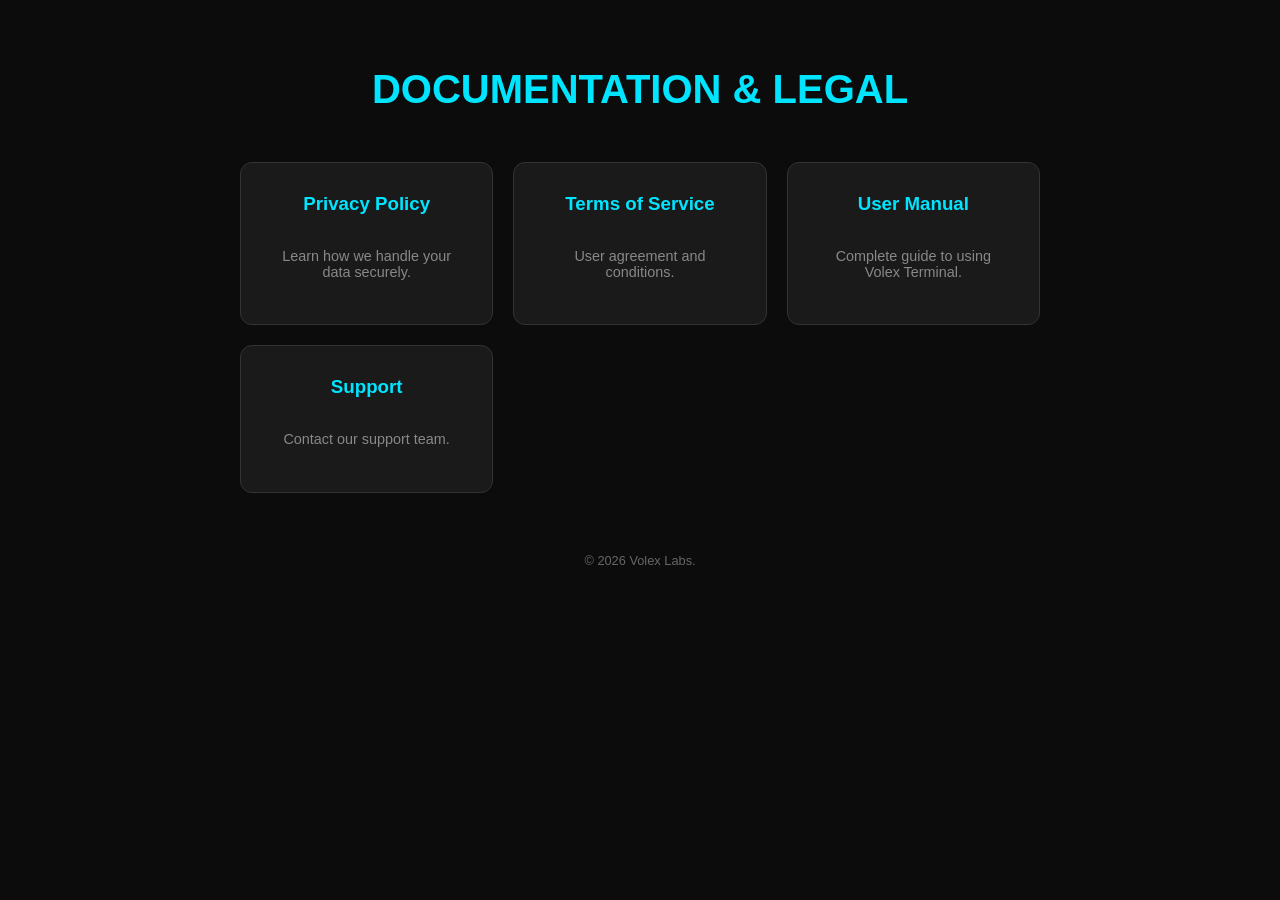
==== documentation.html @ d0dc02b5 "Add files via upload" ====
<!DOCTYPE html>
<html lang="en">

<head>
    <meta charset="UTF-8">
    <meta name="viewport" content="width=device-width, initial-scale=1.0">
    <title>Volex Terminal - Documentation</title>
    <style>
        :root {
            --bg-color: #0c0c0c;
            --text-color: #e0e0e0;
            --accent-color: #00e5ff;
            --card-bg: #1a1a1a;
        }

        body {
            font-family: 'Inter', sans-serif;
            background-color: var(--bg-color);
            color: var(--text-color);
            margin: 0;
            padding: 40px 20px;
        }

        .container {
            max-width: 800px;
            margin: 0 auto;
            text-align: center;
        }

        h1 {
            color: var(--accent-color);
            font-size: 2.5rem;
            text-transform: uppercase;
            margin-bottom: 50px;
        }

        .grid {
            display: grid;
            grid-template-columns: repeat(auto-fit, minmax(250px, 1fr));
            gap: 20px;
        }

        .card {
            background: var(--card-bg);
            padding: 30px;
            border-radius: 12px;
            border: 1px solid #333;
            transition: transform 0.2s, border-color 0.2s;
            text-decoration: none;
            color: var(--text-color);
            display: flex;
            flex-direction: column;
            align-items: center;
        }

        .card:hover {
            transform: translateY(-5px);
            border-color: var(--accent-color);
        }

        .card h3 {
            color: var(--accent-color);
            margin-top: 0;
        }

        .card p {
            font-size: 0.9rem;
            color: #888;
        }

        .footer {
            margin-top: 60px;
            color: #666;
            font-size: 0.8rem;
        }
    </style>
</head>

<body>
    <div class="container">
        <h1>Documentation & Legal</h1>

        <div class="grid">
            <!-- Link to Privacy Policy -->
            <a href="/volex-fintec/privacy.html" class="card">
                <h3>Privacy Policy</h3>
                <p>Learn how we handle your data securely.</p>
            </a>

            <!-- Placeholder for Terms -->
            <a href="#" class="card" onclick="alert('Coming soon!')">
                <h3>Terms of Service</h3>
                <p>User agreement and conditions.</p>
            </a>

            <!-- Placeholder for User Manual -->
            <a href="#" class="card" onclick="alert('User Manual is being updated.')">
                <h3>User Manual</h3>
                <p>Complete guide to using Volex Terminal.</p>
            </a>

            <!-- Support Link -->
            <a href="mailto:support@volexterminal.com" class="card">
                <h3>Support</h3>
                <p>Contact our support team.</p>
            </a>
        </div>

        <div class="footer">&copy; 2026 Volex Labs.</div>
    </div>
</body>

</html>
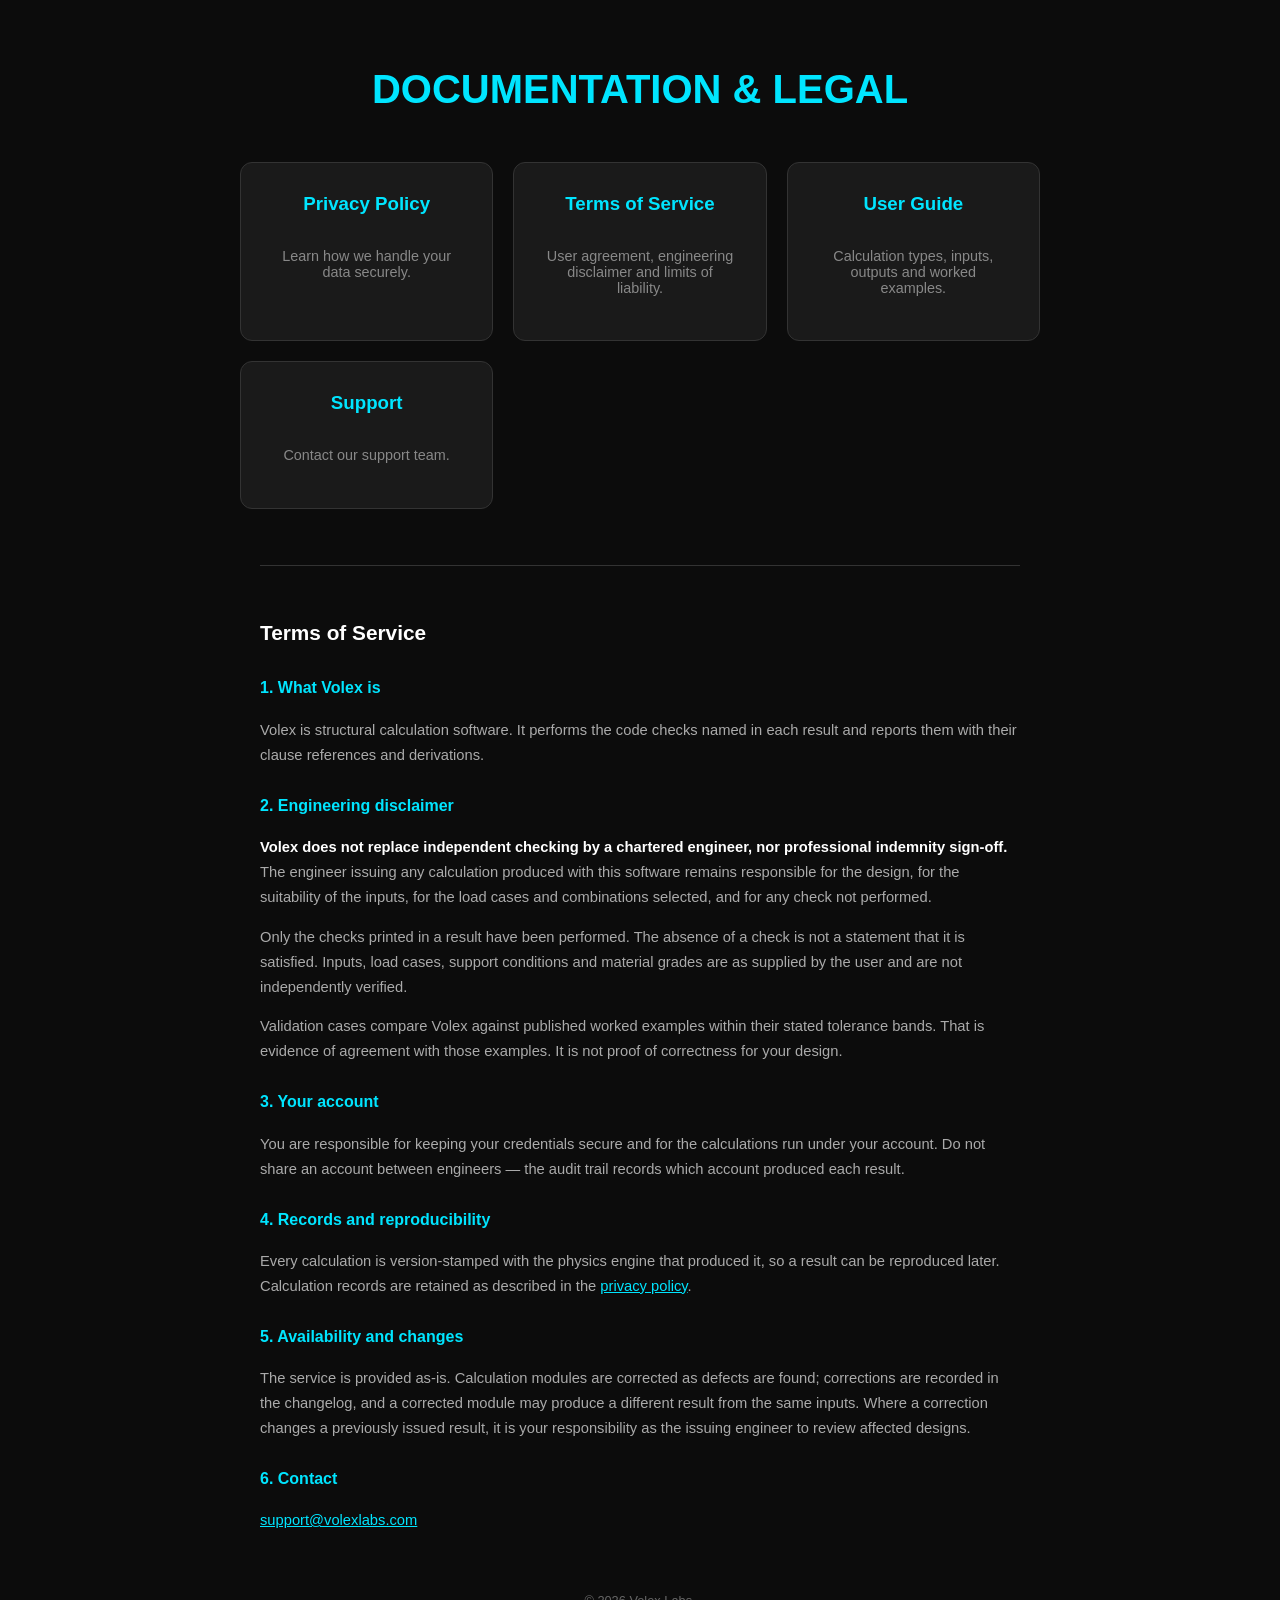
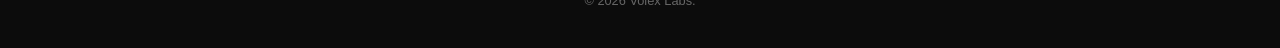
==== commit c77ccd08: "Make the public site the engineering product it is selling The audit's largest finding. volexlabs.co" ====
--- a/documentation.html
+++ b/documentation.html
@@ -1,113 +1,160 @@
-<!DOCTYPE html>
-<html lang="en">
-
-<head>
-    <meta charset="UTF-8">
-    <meta name="viewport" content="width=device-width, initial-scale=1.0">
-    <title>Volex Terminal - Documentation</title>
-    <style>
-        :root {
-            --bg-color: #0c0c0c;
-            --text-color: #e0e0e0;
-            --accent-color: #00e5ff;
-            --card-bg: #1a1a1a;
-        }
-
-        body {
-            font-family: 'Inter', sans-serif;
-            background-color: var(--bg-color);
-            color: var(--text-color);
-            margin: 0;
-            padding: 40px 20px;
-        }
-
-        .container {
-            max-width: 800px;
-            margin: 0 auto;
-            text-align: center;
-        }
-
-        h1 {
-            color: var(--accent-color);
-            font-size: 2.5rem;
-            text-transform: uppercase;
-            margin-bottom: 50px;
-        }
-
-        .grid {
-            display: grid;
-            grid-template-columns: repeat(auto-fit, minmax(250px, 1fr));
-            gap: 20px;
-        }
-
-        .card {
-            background: var(--card-bg);
-            padding: 30px;
-            border-radius: 12px;
-            border: 1px solid #333;
-            transition: transform 0.2s, border-color 0.2s;
-            text-decoration: none;
-            color: var(--text-color);
-            display: flex;
-            flex-direction: column;
-            align-items: center;
-        }
-
-        .card:hover {
-            transform: translateY(-5px);
-            border-color: var(--accent-color);
-        }
-
-        .card h3 {
-            color: var(--accent-color);
-            margin-top: 0;
-        }
-
-        .card p {
-            font-size: 0.9rem;
-            color: #888;
-        }
-
-        .footer {
-            margin-top: 60px;
-            color: #666;
-            font-size: 0.8rem;
-        }
-    </style>
-</head>
-
-<body>
-    <div class="container">
-        <h1>Documentation & Legal</h1>
-
-        <div class="grid">
-            <!-- Link to Privacy Policy -->
-            <a href="/volex-fintec/privacy.html" class="card">
-                <h3>Privacy Policy</h3>
-                <p>Learn how we handle your data securely.</p>
-            </a>
-
-            <!-- Placeholder for Terms -->
-            <a href="#" class="card" onclick="alert('Coming soon!')">
-                <h3>Terms of Service</h3>
-                <p>User agreement and conditions.</p>
-            </a>
-
-            <!-- Placeholder for User Manual -->
-            <a href="#" class="card" onclick="alert('User Manual is being updated.')">
-                <h3>User Manual</h3>
-                <p>Complete guide to using Volex Terminal.</p>
-            </a>
-
-            <!-- Support Link -->
-            <a href="mailto:support@volexterminal.com" class="card">
-                <h3>Support</h3>
-                <p>Contact our support team.</p>
-            </a>
-        </div>
-
-        <div class="footer">&copy; 2026 Volex Labs.</div>
-    </div>
-</body>
-
+<!DOCTYPE html>
+<html lang="en">
+
+<head>
+    <meta charset="UTF-8">
+    <meta name="viewport" content="width=device-width, initial-scale=1.0">
+    <title>Volex - Documentation</title>
+    <style>
+        :root {
+            --bg-color: #0c0c0c;
+            --text-color: #e0e0e0;
+            --accent-color: #00e5ff;
+            --card-bg: #1a1a1a;
+        }
+
+        body {
+            font-family: 'Inter', sans-serif;
+            background-color: var(--bg-color);
+            color: var(--text-color);
+            margin: 0;
+            padding: 40px 20px;
+        }
+
+        .container {
+            max-width: 800px;
+            margin: 0 auto;
+            text-align: center;
+        }
+
+        h1 {
+            color: var(--accent-color);
+            font-size: 2.5rem;
+            text-transform: uppercase;
+            margin-bottom: 50px;
+        }
+
+        .grid {
+            display: grid;
+            grid-template-columns: repeat(auto-fit, minmax(250px, 1fr));
+            gap: 20px;
+        }
+
+        .card {
+            background: var(--card-bg);
+            padding: 30px;
+            border-radius: 12px;
+            border: 1px solid #333;
+            transition: transform 0.2s, border-color 0.2s;
+            text-decoration: none;
+            color: var(--text-color);
+            display: flex;
+            flex-direction: column;
+            align-items: center;
+        }
+
+        .card:hover {
+            transform: translateY(-5px);
+            border-color: var(--accent-color);
+        }
+
+        .card h3 {
+            color: var(--accent-color);
+            margin-top: 0;
+        }
+
+        .card p {
+            font-size: 0.9rem;
+            color: #888;
+        }
+
+        .footer {
+            margin-top: 60px;
+            color: #666;
+            font-size: 0.8rem;
+        }
+    </style>
+</head>
+
+<body>
+    <div class="container">
+        <h1>Documentation & Legal</h1>
+
+        <div class="grid">
+            <!-- Link to Privacy Policy -->
+            <a href="/volex-fintec/privacy.html" class="card">
+                <h3>Privacy Policy</h3>
+                <p>Learn how we handle your data securely.</p>
+            </a>
+
+            <!-- Terms of service -->
+            <a href="#terms" class="card">
+                <h3>Terms of Service</h3>
+                <p>User agreement, engineering disclaimer and limits of liability.</p>
+            </a>
+
+            <!-- User guide — lives in the app, where it stays in step with it -->
+            <a href="https://app.volexlabs.com/#docs" class="card">
+                <h3>User Guide</h3>
+                <p>Calculation types, inputs, outputs and worked examples.</p>
+            </a>
+
+            <!-- Support Link -->
+            <a href="mailto:support@volexlabs.com" class="card">
+                <h3>Support</h3>
+                <p>Contact our support team.</p>
+            </a>
+        </div>
+
+        <div id="terms" style="text-align:left;max-width:760px;margin:56px auto 0;
+             border-top:1px solid #333;padding-top:32px;line-height:1.7;color:#aaa;
+             font-size:0.92rem;">
+            <h2 style="color:#fff;font-size:1.3rem;">Terms of Service</h2>
+
+            <h3 style="color:var(--accent-color);font-size:1rem;margin-top:24px;">1. What Volex is</h3>
+            <p>Volex is structural calculation software. It performs the code checks
+            named in each result and reports them with their clause references and
+            derivations.</p>
+
+            <h3 style="color:var(--accent-color);font-size:1rem;margin-top:24px;">2. Engineering disclaimer</h3>
+            <p><strong style="color:#fff;">Volex does not replace independent checking
+            by a chartered engineer, nor professional indemnity sign-off.</strong>
+            The engineer issuing any calculation produced with this software remains
+            responsible for the design, for the suitability of the inputs, for the
+            load cases and combinations selected, and for any check not performed.</p>
+            <p>Only the checks printed in a result have been performed. The absence
+            of a check is not a statement that it is satisfied. Inputs, load cases,
+            support conditions and material grades are as supplied by the user and
+            are not independently verified.</p>
+            <p>Validation cases compare Volex against published worked examples within
+            their stated tolerance bands. That is evidence of agreement with those
+            examples. It is not proof of correctness for your design.</p>
+
+            <h3 style="color:var(--accent-color);font-size:1rem;margin-top:24px;">3. Your account</h3>
+            <p>You are responsible for keeping your credentials secure and for the
+            calculations run under your account. Do not share an account between
+            engineers — the audit trail records which account produced each result.</p>
+
+            <h3 style="color:var(--accent-color);font-size:1rem;margin-top:24px;">4. Records and reproducibility</h3>
+            <p>Every calculation is version-stamped with the physics engine that
+            produced it, so a result can be reproduced later. Calculation records are
+            retained as described in the <a href="/volex-fintec/privacy.html"
+            style="color:var(--accent-color);">privacy policy</a>.</p>
+
+            <h3 style="color:var(--accent-color);font-size:1rem;margin-top:24px;">5. Availability and changes</h3>
+            <p>The service is provided as-is. Calculation modules are corrected as
+            defects are found; corrections are recorded in the changelog, and a
+            corrected module may produce a different result from the same inputs.
+            Where a correction changes a previously issued result, it is your
+            responsibility as the issuing engineer to review affected designs.</p>
+
+            <h3 style="color:var(--accent-color);font-size:1rem;margin-top:24px;">6. Contact</h3>
+            <p><a href="mailto:support@volexlabs.com"
+            style="color:var(--accent-color);">support@volexlabs.com</a></p>
+        </div>
+
+        <div class="footer">&copy; 2026 Volex Labs.</div>
+    </div>
+</body>
+
 </html>
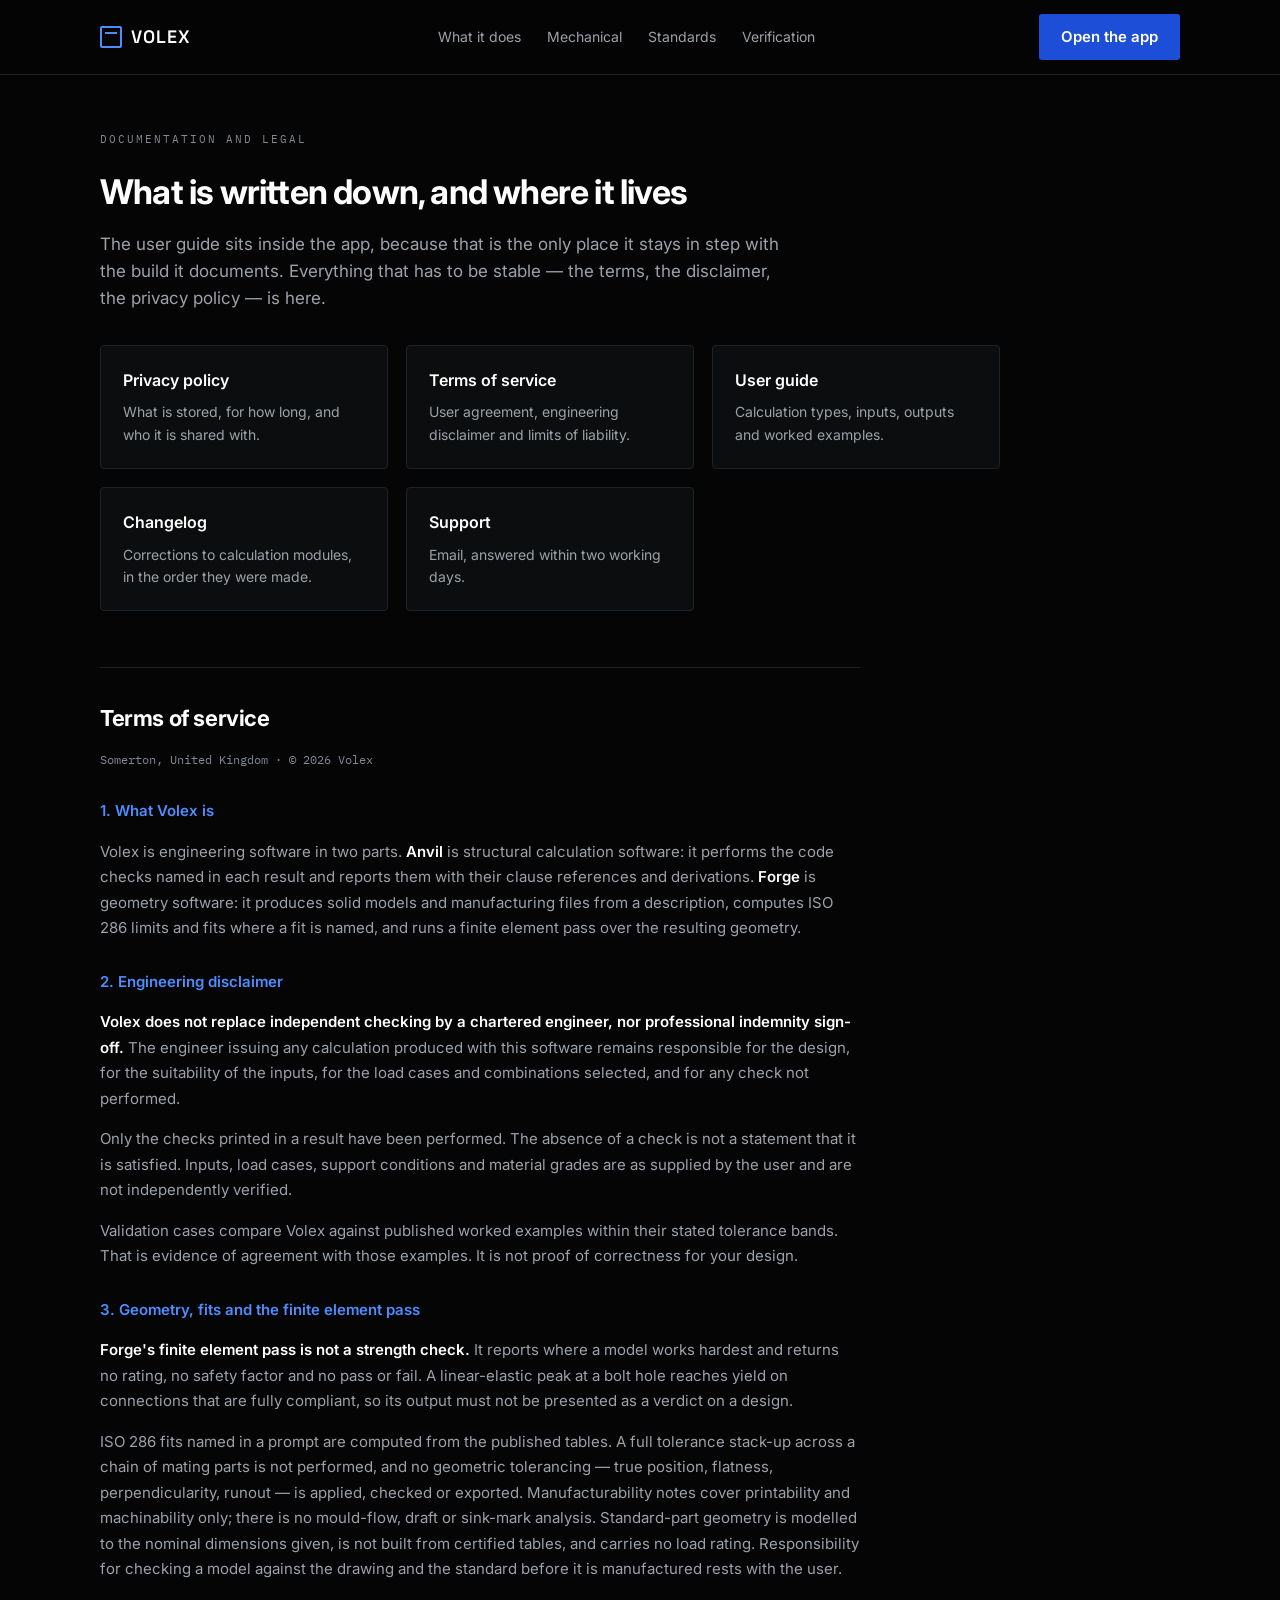
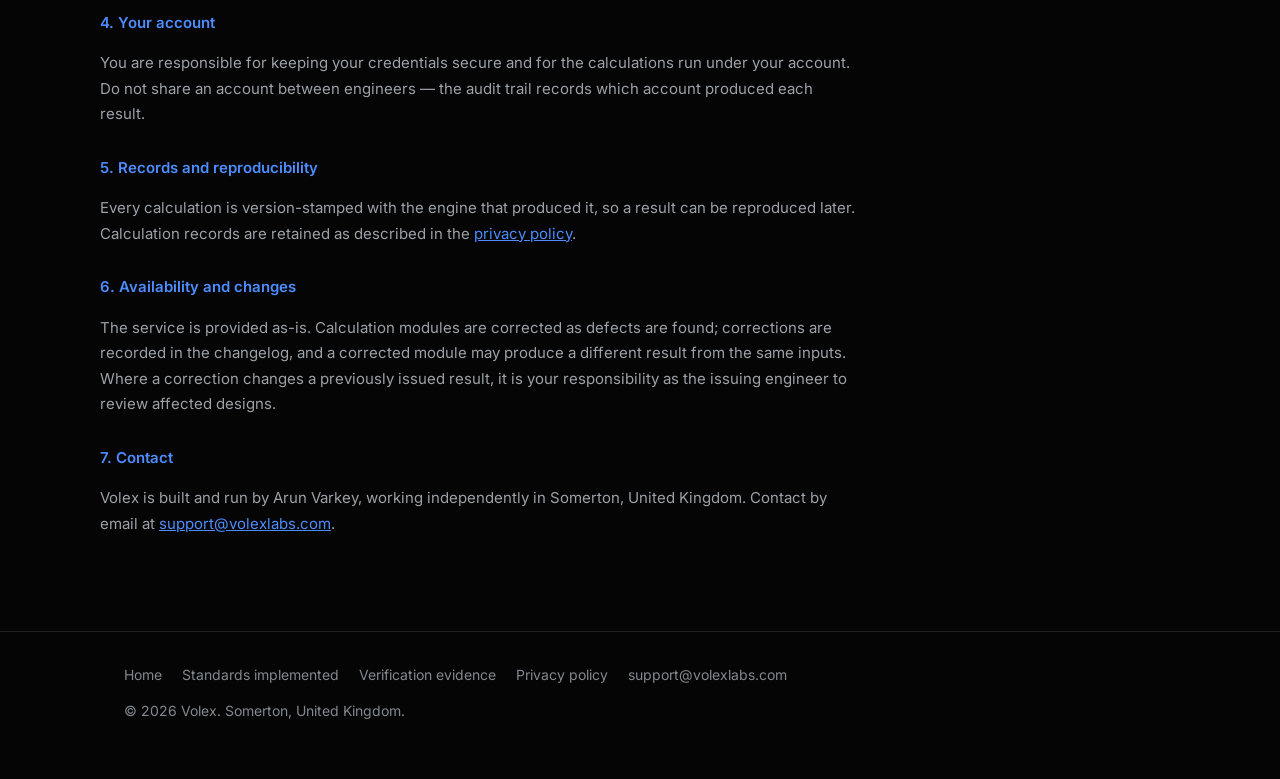
==== commit a87b090f: "Put volexlabs.com on the design system, and say the mechanical half out loud Two pages, both off the" ====
--- a/documentation.html
+++ b/documentation.html
@@ -1,160 +1,217 @@
 <!DOCTYPE html>
-<html lang="en">
+<html lang="en" data-vf-theme="cinematic">
 
 <head>
     <meta charset="UTF-8">
     <meta name="viewport" content="width=device-width, initial-scale=1.0">
-    <title>Volex - Documentation</title>
+    <title>Volex — Documentation and legal</title>
+    <meta name="description" content="Volex documentation index, terms of service and engineering disclaimer for the structural calculation and CAD geometry tools.">
+    <link rel="canonical" href="https://volexlabs.com/documentation.html"/>
+
+    <!-- A COPY of the one stylesheet, for the reason given in its own header.
+         This page carried the FIFTH styling system on this brand: a cyan accent
+         (#00e5ff) that appears nowhere else, on a background that is neither
+         theme's. A reader clicking "Documentation" from the footer of the home
+         page changed company. -->
+    <link rel="stylesheet" href="/volex-theme.css">
+
+    <script defer data-domain="volexlabs.com" src="https://plausible.io/js/script.js"></script>
     <style>
-        :root {
-            --bg-color: #0c0c0c;
-            --text-color: #e0e0e0;
-            --accent-color: #00e5ff;
-            --card-bg: #1a1a1a;
-        }
-
-        body {
-            font-family: 'Inter', sans-serif;
-            background-color: var(--bg-color);
-            color: var(--text-color);
-            margin: 0;
-            padding: 40px 20px;
-        }
-
-        .container {
-            max-width: 800px;
-            margin: 0 auto;
-            text-align: center;
-        }
-
-        h1 {
-            color: var(--accent-color);
-            font-size: 2.5rem;
-            text-transform: uppercase;
-            margin-bottom: 50px;
-        }
-
-        .grid {
-            display: grid;
-            grid-template-columns: repeat(auto-fit, minmax(250px, 1fr));
-            gap: 20px;
-        }
-
-        .card {
-            background: var(--card-bg);
-            padding: 30px;
-            border-radius: 12px;
-            border: 1px solid #333;
-            transition: transform 0.2s, border-color 0.2s;
-            text-decoration: none;
-            color: var(--text-color);
-            display: flex;
-            flex-direction: column;
-            align-items: center;
-        }
-
-        .card:hover {
-            transform: translateY(-5px);
-            border-color: var(--accent-color);
-        }
-
-        .card h3 {
-            color: var(--accent-color);
-            margin-top: 0;
-        }
-
-        .card p {
-            font-size: 0.9rem;
-            color: #888;
-        }
-
-        .footer {
-            margin-top: 60px;
-            color: #666;
-            font-size: 0.8rem;
+        /* No tokens declared, no colour literals. Same shell as index.html so
+           the two pages are the same site. */
+        * { box-sizing: border-box; }
+        body { line-height: 1.6; margin: 0; -webkit-font-smoothing: antialiased; }
+        .wrap { max-width: 1080px; margin: 0 auto; padding: 0 24px; }
+        a { color: inherit; }
+
+        header { border-bottom: var(--vf-hairline);
+                 background: color-mix(in srgb, var(--vf-bg) 88%, transparent);
+                 backdrop-filter: blur(8px); position: sticky; top: 0; z-index: 50; }
+        .hdr { display: flex; align-items: center; justify-content: space-between;
+               padding: 14px 0; gap: 16px; }
+        .logo { font-family: var(--vf-logo); font-weight: 600; font-size: 18px;
+                letter-spacing: 1px; display: flex; align-items: center; gap: 9px;
+                text-decoration: none; }
+        .logo .mark { width: 22px; height: 22px; border: 2px solid var(--vf-accent);
+                      border-radius: var(--vf-r-sm); display: inline-block; position: relative; }
+        .logo .mark::after { content: ""; position: absolute; inset: 4px 3px auto 3px;
+                             height: 2px; background: var(--vf-accent); }
+        nav a { font-size: 14px; color: var(--vf-muted); text-decoration: none; margin-left: 22px; }
+        nav a:hover { color: var(--vf-fg); }
+        .btn { display: inline-block; background: var(--vf-accent-btn); color: var(--vf-accent-ink);
+               font-weight: 600; padding: 11px 22px; border-radius: var(--vf-r-md);
+               text-decoration: none; font-size: 15px; }
+        .btn:hover { background: var(--vf-accent-deep); }
+
+        .page { padding: 56px 0 24px; }
+        .eyebrow { font-family: var(--vf-mono); font-size: 11px; color: var(--vf-faint);
+                   letter-spacing: 2px; text-transform: uppercase; margin-bottom: 16px; }
+        h1 { font-size: 34px; font-weight: 700; margin: 0 0 12px; letter-spacing: -0.8px; }
+        .lede { color: var(--vf-muted); max-width: 700px; margin: 0 0 32px; font-size: 17px; }
+
+        /* Capped at three columns. With five cards and no cap, a 1280px viewport
+           lays out four and leaves a single orphan on the second row. */
+        .grid { display: grid; gap: 18px; max-width: 900px;
+                grid-template-columns: repeat(auto-fit, minmax(240px, 1fr)); }
+        .card { background: var(--vf-card); padding: 22px; border-radius: var(--vf-r-lg);
+                border: var(--vf-hairline); text-decoration: none;
+                display: block; transition: border-color .13s, transform .13s; }
+        .card:hover { border-color: var(--vf-accent); transform: translateY(-2px); }
+        .card h3 { margin: 0 0 8px; font-size: 16px; font-weight: var(--vf-w-title); }
+        .card p { font-size: 14px; color: var(--vf-muted); margin: 0; }
+
+        .terms { border-top: var(--vf-hairline); margin-top: 56px; padding-top: 32px;
+                 max-width: 760px; line-height: 1.7; color: var(--vf-muted); font-size: 15px; }
+        .terms h2 { color: var(--vf-fg); font-size: 22px; font-weight: 700;
+                    margin: 0 0 8px; letter-spacing: -0.4px; }
+        .terms h3 { color: var(--vf-accent); font-size: 15px; margin: 28px 0 6px;
+                    font-weight: var(--vf-w-title); }
+        .terms strong { color: var(--vf-fg); font-weight: var(--vf-w-title); }
+        .terms a { color: var(--vf-accent); }
+        .terms .asof { font-family: var(--vf-mono); font-size: 12px; color: var(--vf-faint); }
+
+        footer { border-top: var(--vf-hairline); margin-top: 56px; padding: 32px 0 56px;
+                 color: var(--vf-faint); font-size: 14px; }
+        footer a { color: var(--vf-faint); text-decoration: none; }
+        footer a:hover { color: var(--vf-fg); }
+        footer .row { display: flex; gap: 20px; flex-wrap: wrap; margin-bottom: 14px; }
+
+        @media (max-width: 760px) {
+            h1 { font-size: 26px; }
+            .hdr nav { display: none; }
         }
     </style>
 </head>
 
 <body>
-    <div class="container">
-        <h1>Documentation & Legal</h1>
-
-        <div class="grid">
-            <!-- Link to Privacy Policy -->
-            <a href="/volex-fintec/privacy.html" class="card">
-                <h3>Privacy Policy</h3>
-                <p>Learn how we handle your data securely.</p>
-            </a>
-
-            <!-- Terms of service -->
-            <a href="#terms" class="card">
-                <h3>Terms of Service</h3>
-                <p>User agreement, engineering disclaimer and limits of liability.</p>
-            </a>
-
-            <!-- User guide — lives in the app, where it stays in step with it -->
-            <a href="https://app.volexlabs.com/#docs" class="card">
-                <h3>User Guide</h3>
-                <p>Calculation types, inputs, outputs and worked examples.</p>
-            </a>
-
-            <!-- Support Link -->
-            <a href="mailto:support@volexlabs.com" class="card">
-                <h3>Support</h3>
-                <p>Contact our support team.</p>
-            </a>
-        </div>
-
-        <div id="terms" style="text-align:left;max-width:760px;margin:56px auto 0;
-             border-top:1px solid #333;padding-top:32px;line-height:1.7;color:#aaa;
-             font-size:0.92rem;">
-            <h2 style="color:#fff;font-size:1.3rem;">Terms of Service</h2>
-
-            <h3 style="color:var(--accent-color);font-size:1rem;margin-top:24px;">1. What Volex is</h3>
-            <p>Volex is structural calculation software. It performs the code checks
-            named in each result and reports them with their clause references and
-            derivations.</p>
-
-            <h3 style="color:var(--accent-color);font-size:1rem;margin-top:24px;">2. Engineering disclaimer</h3>
-            <p><strong style="color:#fff;">Volex does not replace independent checking
-            by a chartered engineer, nor professional indemnity sign-off.</strong>
-            The engineer issuing any calculation produced with this software remains
-            responsible for the design, for the suitability of the inputs, for the
-            load cases and combinations selected, and for any check not performed.</p>
-            <p>Only the checks printed in a result have been performed. The absence
-            of a check is not a statement that it is satisfied. Inputs, load cases,
-            support conditions and material grades are as supplied by the user and
-            are not independently verified.</p>
-            <p>Validation cases compare Volex against published worked examples within
-            their stated tolerance bands. That is evidence of agreement with those
-            examples. It is not proof of correctness for your design.</p>
-
-            <h3 style="color:var(--accent-color);font-size:1rem;margin-top:24px;">3. Your account</h3>
-            <p>You are responsible for keeping your credentials secure and for the
-            calculations run under your account. Do not share an account between
-            engineers — the audit trail records which account produced each result.</p>
-
-            <h3 style="color:var(--accent-color);font-size:1rem;margin-top:24px;">4. Records and reproducibility</h3>
-            <p>Every calculation is version-stamped with the physics engine that
-            produced it, so a result can be reproduced later. Calculation records are
-            retained as described in the <a href="/volex-fintec/privacy.html"
-            style="color:var(--accent-color);">privacy policy</a>.</p>
-
-            <h3 style="color:var(--accent-color);font-size:1rem;margin-top:24px;">5. Availability and changes</h3>
-            <p>The service is provided as-is. Calculation modules are corrected as
-            defects are found; corrections are recorded in the changelog, and a
-            corrected module may produce a different result from the same inputs.
-            Where a correction changes a previously issued result, it is your
-            responsibility as the issuing engineer to review affected designs.</p>
-
-            <h3 style="color:var(--accent-color);font-size:1rem;margin-top:24px;">6. Contact</h3>
-            <p><a href="mailto:support@volexlabs.com"
-            style="color:var(--accent-color);">support@volexlabs.com</a></p>
-        </div>
-
-        <div class="footer">&copy; 2026 Volex Labs.</div>
+
+<header>
+  <div class="wrap hdr">
+    <a class="logo" href="/"><span class="mark"></span>VOLEX</a>
+    <nav>
+      <a href="/#what">What it does</a>
+      <a href="/#mechanical">Mechanical</a>
+      <a href="/#standards">Standards</a>
+      <a href="/#verification">Verification</a>
+    </nav>
+    <a class="btn" href="https://app.volexlabs.com">Open the app</a>
+  </div>
+</header>
+
+<div class="wrap page">
+  <div class="eyebrow">Documentation and legal</div>
+  <h1>What is written down, and where it lives</h1>
+  <p class="lede">
+    The user guide sits inside the app, because that is the only place it stays
+    in step with the build it documents. Everything that has to be stable — the
+    terms, the disclaimer, the privacy policy — is here.
+  </p>
+
+  <div class="grid">
+    <a href="/volex-fintec/privacy.html" class="card">
+      <h3>Privacy policy</h3>
+      <p>What is stored, for how long, and who it is shared with.</p>
+    </a>
+    <a href="#terms" class="card">
+      <h3>Terms of service</h3>
+      <p>User agreement, engineering disclaimer and limits of liability.</p>
+    </a>
+    <a href="https://app.volexlabs.com/#docs" class="card">
+      <h3>User guide</h3>
+      <p>Calculation types, inputs, outputs and worked examples.</p>
+    </a>
+    <a href="https://app.volexlabs.com/#changelog" class="card">
+      <h3>Changelog</h3>
+      <p>Corrections to calculation modules, in the order they were made.</p>
+    </a>
+    <a href="mailto:support@volexlabs.com" class="card">
+      <h3>Support</h3>
+      <p>Email, answered within two working days.</p>
+    </a>
+  </div>
+
+  <div id="terms" class="terms">
+    <h2>Terms of service</h2>
+    <p class="asof">Somerton, United Kingdom · &copy; 2026 Volex</p>
+
+    <h3>1. What Volex is</h3>
+    <p>Volex is engineering software in two parts. <strong>Anvil</strong> is
+    structural calculation software: it performs the code checks named in each
+    result and reports them with their clause references and derivations.
+    <strong>Forge</strong> is geometry software: it produces solid models and
+    manufacturing files from a description, computes ISO 286 limits and fits
+    where a fit is named, and runs a finite element pass over the resulting
+    geometry.</p>
+
+    <h3>2. Engineering disclaimer</h3>
+    <p><strong>Volex does not replace independent checking by a chartered
+    engineer, nor professional indemnity sign-off.</strong>
+    The engineer issuing any calculation produced with this software remains
+    responsible for the design, for the suitability of the inputs, for the
+    load cases and combinations selected, and for any check not performed.</p>
+    <p>Only the checks printed in a result have been performed. The absence
+    of a check is not a statement that it is satisfied. Inputs, load cases,
+    support conditions and material grades are as supplied by the user and
+    are not independently verified.</p>
+    <p>Validation cases compare Volex against published worked examples within
+    their stated tolerance bands. That is evidence of agreement with those
+    examples. It is not proof of correctness for your design.</p>
+
+    <h3>3. Geometry, fits and the finite element pass</h3>
+    <p><strong>Forge's finite element pass is not a strength check.</strong> It
+    reports where a model works hardest and returns no rating, no safety factor
+    and no pass or fail. A linear-elastic peak at a bolt hole reaches yield on
+    connections that are fully compliant, so its output must not be presented as
+    a verdict on a design.</p>
+    <p>ISO 286 fits named in a prompt are computed from the published tables. A
+    full tolerance stack-up across a chain of mating parts is not performed, and
+    no geometric tolerancing — true position, flatness, perpendicularity, runout
+    — is applied, checked or exported. Manufacturability notes cover printability
+    and machinability only; there is no mould-flow, draft or sink-mark analysis.
+    Standard-part geometry is modelled to the nominal dimensions given, is not
+    built from certified tables, and carries no load rating. Responsibility for
+    checking a model against the drawing and the standard before it is
+    manufactured rests with the user.</p>
+
+    <h3>4. Your account</h3>
+    <p>You are responsible for keeping your credentials secure and for the
+    calculations run under your account. Do not share an account between
+    engineers — the audit trail records which account produced each result.</p>
+
+    <h3>5. Records and reproducibility</h3>
+    <p>Every calculation is version-stamped with the engine that produced it, so
+    a result can be reproduced later. Calculation records are retained as
+    described in the <a href="/volex-fintec/privacy.html">privacy policy</a>.</p>
+
+    <h3>6. Availability and changes</h3>
+    <p>The service is provided as-is. Calculation modules are corrected as
+    defects are found; corrections are recorded in the changelog, and a
+    corrected module may produce a different result from the same inputs.
+    Where a correction changes a previously issued result, it is your
+    responsibility as the issuing engineer to review affected designs.</p>
+
+    <h3>7. Contact</h3>
+    <p>Volex is built and run by Arun Varkey, working independently in Somerton,
+    United Kingdom. Contact by email at
+    <a href="mailto:support@volexlabs.com">support@volexlabs.com</a>.
+    <!-- Same gap as the home page footer: "Somerton, UK" is not an address at
+         which service of documents is effective. See the note in index.html. --></p>
+  </div>
+</div>
+
+<footer>
+  <div class="wrap">
+    <div class="row">
+      <a href="/">Home</a>
+      <a href="/#standards">Standards implemented</a>
+      <a href="/#verification">Verification evidence</a>
+      <a href="/volex-fintec/privacy.html">Privacy policy</a>
+      <a href="mailto:support@volexlabs.com">support@volexlabs.com</a>
     </div>
+    <div>&copy; 2026 Volex. Somerton, United Kingdom.</div>
+  </div>
+</footer>
+
 </body>
 
-</html>+</html>
--- a/volex-theme.css
+++ b/volex-theme.css
@@ -0,0 +1,220 @@
+/* ─────────────────────────────────────────────────────────────────────────────
+   A COPY. The original is volex-forge-frontend/public/volex-theme.css and it is
+   the only place to change anything below this header.
+
+   volexlabs.com is a separate deployment on the apex domain, so it cannot link
+   the app's stylesheet without making the company's front door depend on the
+   app's host being up. That is the only reason this duplicate exists.
+
+   It is gated: `the apex copy of the theme is byte-identical to the original` in
+   volex-forge-frontend/tests/canonical-urls.spec.js compares everything after
+   this header against the original and fails on any drift. The gate runs in a
+   working checkout with both repositories side by side, which is where the copy
+   is actually made — it skips in CI, and that limitation is stated there too.
+
+   Do not edit below. Edit the original, then copy it here.
+   ───────────────────────────────────────────────────────────────────────────── */
+
+/* ═══════════════════════════════════════════════════════════════════════════
+   VOLEX FORGE — DESIGN SYSTEM (Phase 1: Global Visual Style)
+   The ONE canonical token source for every page (home, Studio, marketplace,
+   landing, admin). Rules of the system:
+   · ONE accent across the app: CAD blue (--vf-accent). Nothing else is brand.
+   · Green is NOT an accent — it is the VERIFIED/proof semantic, reserved.
+   · Amber = warning semantic, red = danger semantic. Semantics ≠ accents.
+   · Neutral base palette: white / grey / charcoal, both themes.
+   · One font family: Inter (UI) + IBM Plex Mono (values/code) + Space
+     Grotesk (logo only). Titles medium, labels regular, values heavier,
+     units light grey.
+   · Hairline separators only (--vf-border) — no heavy borders.
+   ═══════════════════════════════════════════════════════════════════════════ */
+@import url('https://fonts.googleapis.com/css2?family=Space+Grotesk:wght@500;600;700&family=Inter:wght@400;500;600;700&family=IBM+Plex+Mono:wght@400;500&display=swap');
+
+:root {
+  /* ── Neutral base (light) ─────────────────────────────────────────────── */
+  --vf-bg:        #f4f4f4;
+  --vf-card:      #ffffff;
+  --vf-raised:    #fafafa;
+  --vf-input:     #fafafa;
+  --vf-fg:        #111111;
+  --vf-muted:     #616770;
+  /* --vf-faint was #9aa0a6: 2.40:1 on --vf-bg. It is described below as the
+     colour for units, but units in an engineering tool are content — "mm",
+     "kN", "MPa" change what a number means — and the landing page uses it for
+     whole paragraphs besides. An axe run over both themes found it behind most
+     of 150 contrast failures. #61676d measures 5.20:1 on --vf-bg, 5.72:1 on a
+     card and 5.48:1 on a raised surface. Still clearly the quietest grey in
+     the palette, now a legible one. */
+  --vf-faint:     #61676d;
+  --vf-border:    #e0e0e0;
+  --vf-subtle:    #d0d0d0;
+
+  /* ── The one accent ───────────────────────────────────────────────────────
+     Still one accent — but it needs two values, because a colour that reads
+     well on charcoal does not read well on paper. The bright CAD blue scores
+     6.2:1 as text on the dark background and 2.9:1 on the light one, so the
+     light theme darkens it here and the dark theme puts the bright one back
+     further down.
+
+     --vf-accent-btn is the same accent used as a FILL. White on #4d8dff is
+     3.2:1 and fails AA in *either* theme, so filled buttons take the deeper
+     blue in both — that one is not a light-mode problem.
+
+     Measured, not eyeballed. #1d4ed8: 6.70:1 as text on white, 6.09:1 on
+     --vf-bg, and 6.70:1 for white sitting on it. AA wants 4.5:1.
+
+     It was #2563eb, which measured 4.70:1 on --vf-bg — passing, but with so
+     little headroom that every faintly tinted surface (the blue callouts, the
+     CTA panels) landed at 4.39-4.44 and failed. Darkening the token once fixed
+     the whole class instead of patching each tint. */
+  --vf-accent:       #1d4ed8;   /* light: accent as text, borders, rules */
+  --vf-accent-btn:   #1d4ed8;   /* both themes: accent as a fill under white text */
+  --vf-accent-deep:  #1a3ea8;   /* hover/pressed state of a filled accent */
+  --vf-accent-ink:   #ffffff;   /* text on accent fills */
+
+  /* ── Semantic status (reserved meanings, never decorative) ────────────── */
+  /* Like the accent, the verified green needs two values. #3ecf8e was chosen
+     against charcoal, where it is 9.98:1 — on white it is 2.00:1, so every
+     "VERIFIED" tag on the light landing page was unreadable. The bright value
+     comes back in the dark block below. */
+  --vf-verified:  #12794a;      /* proof passed / validated / owned — 5.44:1 on white */
+  --vf-warn:      #8a5a00;      /* caution / approximate — 5.60:1 on its pale tint */
+  --vf-danger:    #b91c1c;      /* failure / separation / decline — 5.94:1 on white */
+  /* Not a semantic, just the fourth chip colour on the landing page. It lived
+     as a hardcoded #c084fc, which is right on charcoal (7.54:1) and unreadable
+     on the pale light-mode tint (2.46:1). A hardcoded light value would have
+     been 2.05:1 in dark mode, so it has to be a token like the others. */
+  --vf-chip-4:    #7e22ce;      /* 6.51:1 on its pale tint */
+
+  /* ── Type scale ───────────────────────────────────────────────────────── */
+  --vf-font:      'Inter', system-ui, -apple-system, sans-serif;
+  --vf-mono:      'IBM Plex Mono', ui-monospace, monospace;
+  --vf-logo:      'Space Grotesk', var(--vf-font);
+  --vf-w-title:   600;          /* titles: medium/semibold */
+  --vf-w-label:   400;          /* labels: regular */
+  --vf-w-value:   500;          /* values: slightly heavier */
+
+  /* ── Space & shape ────────────────────────────────────────────────────── */
+  --vf-r-sm: 6px;  --vf-r-md: 8px;  --vf-r-lg: 12px;
+  --vf-gap-1: 6px; --vf-gap-2: 10px; --vf-gap-3: 16px; --vf-gap-4: 24px;
+  --vf-hairline: 1px solid var(--vf-border);
+}
+
+/* Two themes share this block, and the sharing is the point. The cinematic tier
+   below overrides six values and NOTHING else, so the greys, the accent and the
+   four status colours have exactly one definition between them. Listing both
+   selectors here is what makes that true: an attribute selector does not
+   cascade into a sibling attribute selector, so a cinematic block written on its
+   own would have had to restate all nine — and a restated value is a copy that
+   is only right until somebody fixes the original. */
+html[data-vf-theme="dark"],
+html[data-vf-theme="cinematic"] {
+  /* ── Neutral base (charcoal) ──────────────────────────────────────────── */
+  --vf-bg:        #08090a;
+  --vf-card:      #0e1011;
+  --vf-raised:    #141618;
+  --vf-input:     #141618;
+  --vf-fg:        #f7f8f8;
+  --vf-muted:     #9ca2a8;
+  /* Was #5c6166 — 3.05:1 on a card. #828990 measures 5.63:1 on --vf-bg,
+     5.39:1 on a card, 5.12:1 on a raised surface. */
+  --vf-faint:     #828990;
+  --vf-border:    #1f2224;
+  --vf-subtle:    #2a2e31;
+
+  /* The bright CAD blue comes back as text — 6.23:1 on --vf-bg, 5.97:1 on a
+     card. --vf-accent-btn is deliberately NOT overridden: white on this blue
+     is 3.2:1, so a filled button keeps the deeper value in dark mode too. */
+  --vf-accent:    #4d8dff;
+  /* These four were all chosen against charcoal, which is why they measure
+     well here and failed on paper. The light block above holds the darker
+     values; the originals come back for dark mode.
+       verified 9.98:1 · warn 9.24:1 · danger 4.87:1 · chip-4 7.54:1  */
+  --vf-verified:  #3ecf8e;
+  --vf-warn:      #e8a33d;
+  --vf-danger:    #f87171;
+  --vf-chip-4:    #c084fc;
+}
+
+/* ── The cinematic tier ───────────────────────────────────────────────────────
+   The THIRD face, for the pages that argue rather than report: volexlabs.com,
+   landing.html, sell.html. Set with html[data-vf-theme="cinematic"].
+
+   It exists because a marketing page and a calculation panel have different
+   jobs — deeper black, flatter surfaces, corners nearly square — and it lives
+   HERE, in the one token file, because the alternative is what this site
+   already had: five styling systems and a visitor who watches the brand change
+   between two clicks.
+
+   DERIVED FROM DARK ON PURPOSE, and only in the six places listed. Backgrounds
+   get darker, foreground gets brighter, and nothing else moves, so every text
+   ratio in this tier is provably at least the dark theme's own — no new colour
+   has been introduced that could quietly fail. Measured, both tiers:
+
+                    cinematic bg / card / raised      dark bg / card
+        --vf-fg           20.38   19.45   18.44          19.93   19.08
+        --vf-muted         7.91    7.55    7.16           7.73    7.40
+        --vf-faint         5.76    5.49    5.21           5.63    5.39
+        --vf-accent        6.38    6.09    5.77           6.23    5.97
+        --vf-verified     10.21    9.75    9.24           9.98    9.56
+        --vf-warn          9.45    9.02    8.55           9.24    8.85
+        --vf-danger        7.37    7.03    6.67           7.20    6.90
+
+   THE STATUS COLOURS ARE NOT DROPPED HERE, and that is a correction. The first
+   description of this tier said a marketing page "states no verdicts, so it
+   uses none of the status colours" — and the apex page's best element is a
+   worked EC3 example ending in `PASS — utilisation 0.375`. It states a verdict.
+   A tier that had removed the verified green would have forced that page to
+   hardcode one, which is exactly the drift this file exists to stop.
+
+   NOR DOES IT GET ITS OWN ACCENT. The page this tier was built for was amber
+   throughout — logo, headline highlight, clause references, step numbers. Amber
+   is the WARNING semantic in this system, and one accent across every surface is
+   the first rule here, so the accent stays CAD blue. That is the change a
+   visitor actually notices: volexlabs.com and app.volexlabs.com now agree.
+   ─────────────────────────────────────────────────────────────────────────── */
+html[data-vf-theme="cinematic"] {
+  /* SIX VALUES, and the list is exhaustive on purpose. --vf-muted, --vf-faint,
+     --vf-border, --vf-subtle, --vf-accent and the four status colours are NOT
+     here: this selector is named alongside the dark one above, so it already
+     has them, from the single definition that both tiers read. Adding one back
+     here would fork it. */
+  --vf-bg:        #050505;
+  --vf-card:      #0c0d0e;
+  --vf-raised:    #131415;
+  --vf-input:     #131415;
+  --vf-fg:        #ffffff;
+
+  /* Corners nearly square. The tier's one structural difference, and the reason
+     it is a tier rather than a second dark theme. */
+  --vf-r-sm: 2px;  --vf-r-md: 3px;  --vf-r-lg: 4px;
+}
+
+/* ── Base ─────────────────────────────────────────────────────────────────── */
+/* The body must be painted from the tokens, and this is the only place that
+   can be relied on to do it. Every page carried its own body background except
+   index.html — which meant the home page's body stayed at the browser default
+   white while the React app painted its own dark background inside #root. The
+   static SEO section lives OUTSIDE #root, so it sat on white while inheriting
+   the dark theme's --vf-fg (#f7f8f8): headings and <strong> at roughly 1.05:1,
+   i.e. invisible, and the body copy at 2.5:1.
+   Pages that want something else still override this — a page's own <style>
+   comes after this stylesheet in the cascade, so landing/privacy/404 keep
+   --ink and admin keeps #0a0a0a. This is the floor, not a mandate. */
+html, body { font-family: var(--vf-font); }
+body { background: var(--vf-bg); color: var(--vf-fg); }
+.vf-mono   { font-family: var(--vf-mono); }
+.vf-unit   { color: var(--vf-faint); font-weight: 300; }   /* units: light grey */
+
+/* Slim instrument scrollbars everywhere — fat grey bars break the panel look */
+* { scrollbar-width: thin; scrollbar-color: var(--vf-subtle) transparent; }
+*::-webkit-scrollbar { width: 8px; height: 8px; }
+*::-webkit-scrollbar-track { background: transparent; }
+*::-webkit-scrollbar-thumb { background: var(--vf-border); border-radius: 99px; }
+*::-webkit-scrollbar-thumb:hover { background: var(--vf-subtle); }
+
+/* Smooth, no-jump interactions (spec §5): colors/borders ease, layout doesn't */
+button, a, input, select { transition: background-color .13s, border-color .13s, color .13s; }
+
+/* Projects gallery — cards lift subtly on hover (spec §5: motion, no layout jump) */
+.vf-proj-card:hover { border-color: var(--vf-accent) !important; transform: translateY(-2px); }
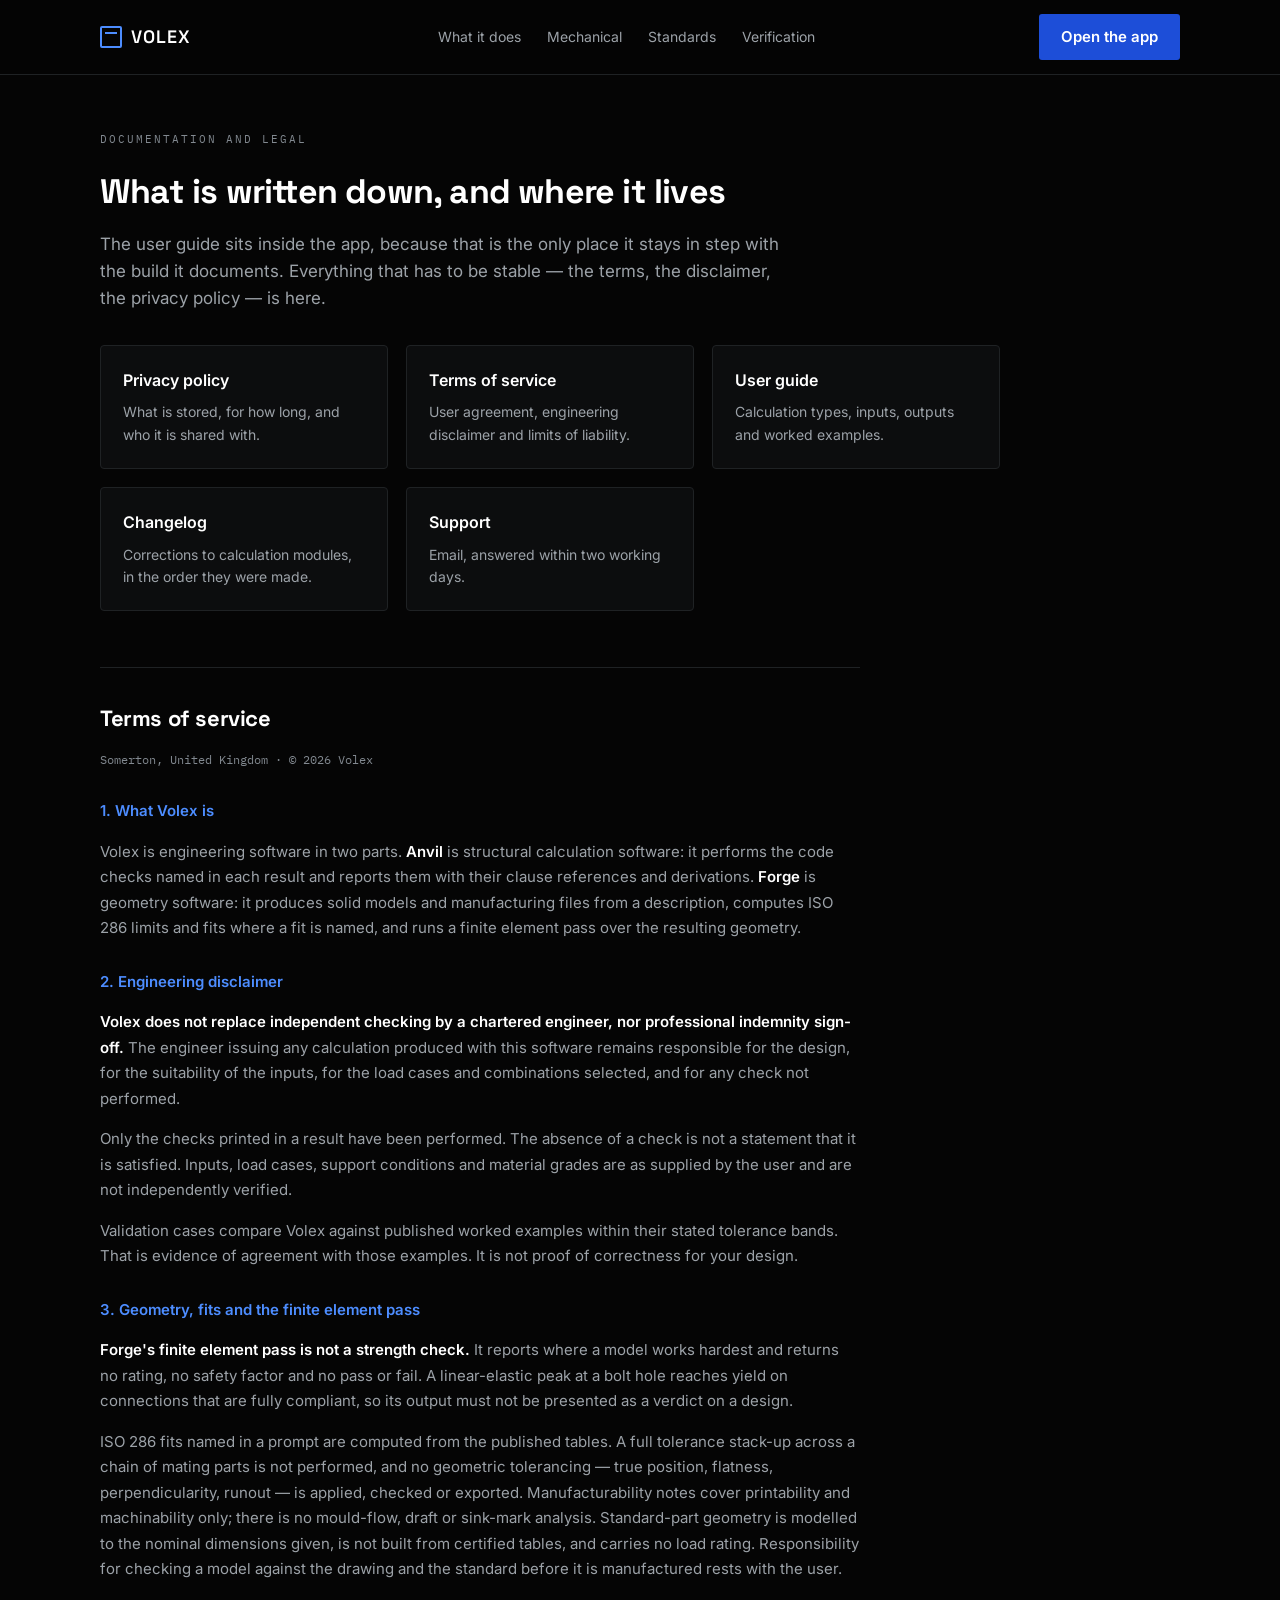
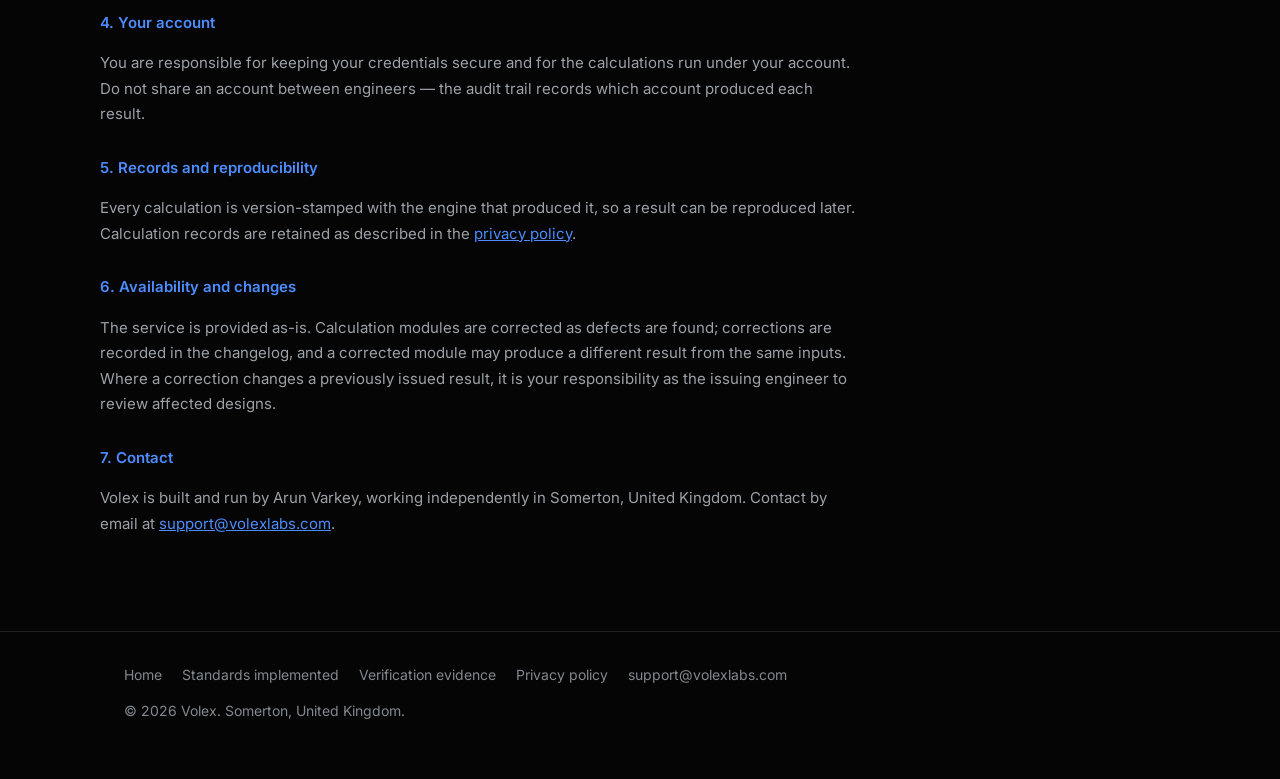
==== commit 021f1428: "Take the display face, and refresh the copy of the theme Headings move to var(--vf-display), which t" ====
--- a/documentation.html
+++ b/documentation.html
@@ -46,7 +46,7 @@
         .page { padding: 56px 0 24px; }
         .eyebrow { font-family: var(--vf-mono); font-size: 11px; color: var(--vf-faint);
                    letter-spacing: 2px; text-transform: uppercase; margin-bottom: 16px; }
-        h1 { font-size: 34px; font-weight: 700; margin: 0 0 12px; letter-spacing: -0.8px; }
+        h1 { font-family: var(--vf-display); font-size: 34px; font-weight: 700; margin: 0 0 12px; letter-spacing: -0.8px; }
         .lede { color: var(--vf-muted); max-width: 700px; margin: 0 0 32px; font-size: 17px; }
 
         /* Capped at three columns. With five cards and no cap, a 1280px viewport
@@ -62,7 +62,7 @@
 
         .terms { border-top: var(--vf-hairline); margin-top: 56px; padding-top: 32px;
                  max-width: 760px; line-height: 1.7; color: var(--vf-muted); font-size: 15px; }
-        .terms h2 { color: var(--vf-fg); font-size: 22px; font-weight: 700;
+        .terms h2 { font-family: var(--vf-display); color: var(--vf-fg); font-size: 22px; font-weight: 700;
                     margin: 0 0 8px; letter-spacing: -0.4px; }
         .terms h3 { color: var(--vf-accent); font-size: 15px; margin: 28px 0 6px;
                     font-weight: var(--vf-w-title); }
--- a/volex-theme.css
+++ b/volex-theme.css
@@ -13,9 +13,7 @@
    is actually made — it skips in CI, and that limitation is stated there too.
 
    Do not edit below. Edit the original, then copy it here.
-   ───────────────────────────────────────────────────────────────────────────── */
-
-/* ═══════════════════════════════════════════════════════════════════════════
+   ───────────────────────────────────────────────────────────────────────────── *//* ═══════════════════════════════════════════════════════════════════════════
    VOLEX FORGE — DESIGN SYSTEM (Phase 1: Global Visual Style)
    The ONE canonical token source for every page (home, Studio, marketplace,
    landing, admin). Rules of the system:
@@ -90,6 +88,14 @@
   --vf-font:      'Inter', system-ui, -apple-system, sans-serif;
   --vf-mono:      'IBM Plex Mono', ui-monospace, monospace;
   --vf-logo:      'Space Grotesk', var(--vf-font);
+  /* The face for HEADINGS, which is a different question from the face for the
+     wordmark. In the product it is Inter, so a panel heading sits in the same
+     family as the labels under it and nothing shouts. The cinematic tier
+     overrides it to Space Grotesk, because a marketing page's job is display
+     type and 109 landing pages were already setting that family by hand —
+     as a bare 'Space Grotesk' with no fallback, so a failed font load dropped
+     them to the browser default rather than to Inter. */
+  --vf-display:   var(--vf-font);
   --vf-w-title:   600;          /* titles: medium/semibold */
   --vf-w-label:   400;          /* labels: regular */
   --vf-w-value:   500;          /* values: slightly heavier */
@@ -174,7 +180,7 @@
    visitor actually notices: volexlabs.com and app.volexlabs.com now agree.
    ─────────────────────────────────────────────────────────────────────────── */
 html[data-vf-theme="cinematic"] {
-  /* SIX VALUES, and the list is exhaustive on purpose. --vf-muted, --vf-faint,
+  /* A SHORT LIST, and it is exhaustive on purpose. --vf-muted, --vf-faint,
      --vf-border, --vf-subtle, --vf-accent and the four status colours are NOT
      here: this selector is named alongside the dark one above, so it already
      has them, from the single definition that both tiers read. Adding one back
@@ -188,6 +194,11 @@
   /* Corners nearly square. The tier's one structural difference, and the reason
      it is a tier rather than a second dark theme. */
   --vf-r-sm: 2px;  --vf-r-md: 3px;  --vf-r-lg: 4px;
+
+  /* Display type. Space Grotesk is the wordmark face in the product and nothing
+     else; here it also carries the headings, which is what separates a page
+     that argues from a panel that reports. */
+  --vf-display:   'Space Grotesk', var(--vf-font);
 }
 
 /* ── Base ─────────────────────────────────────────────────────────────────── */
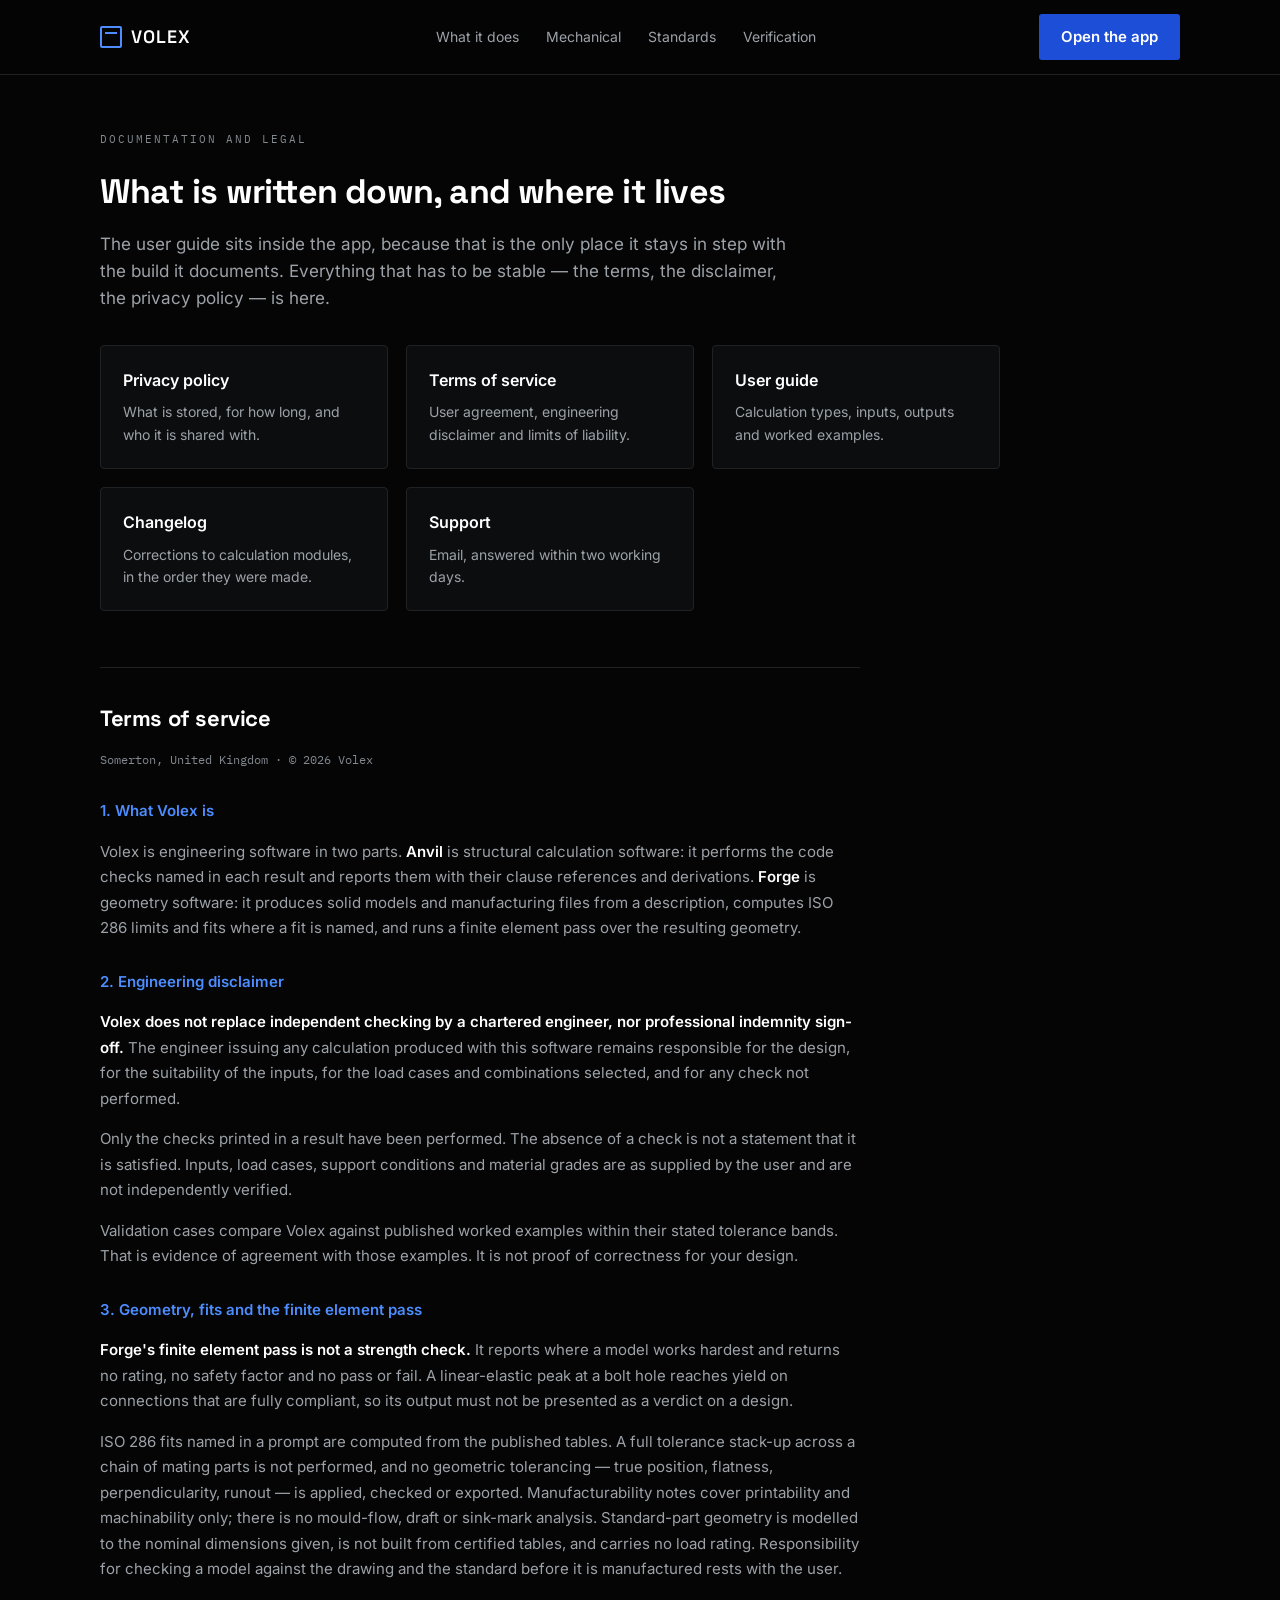
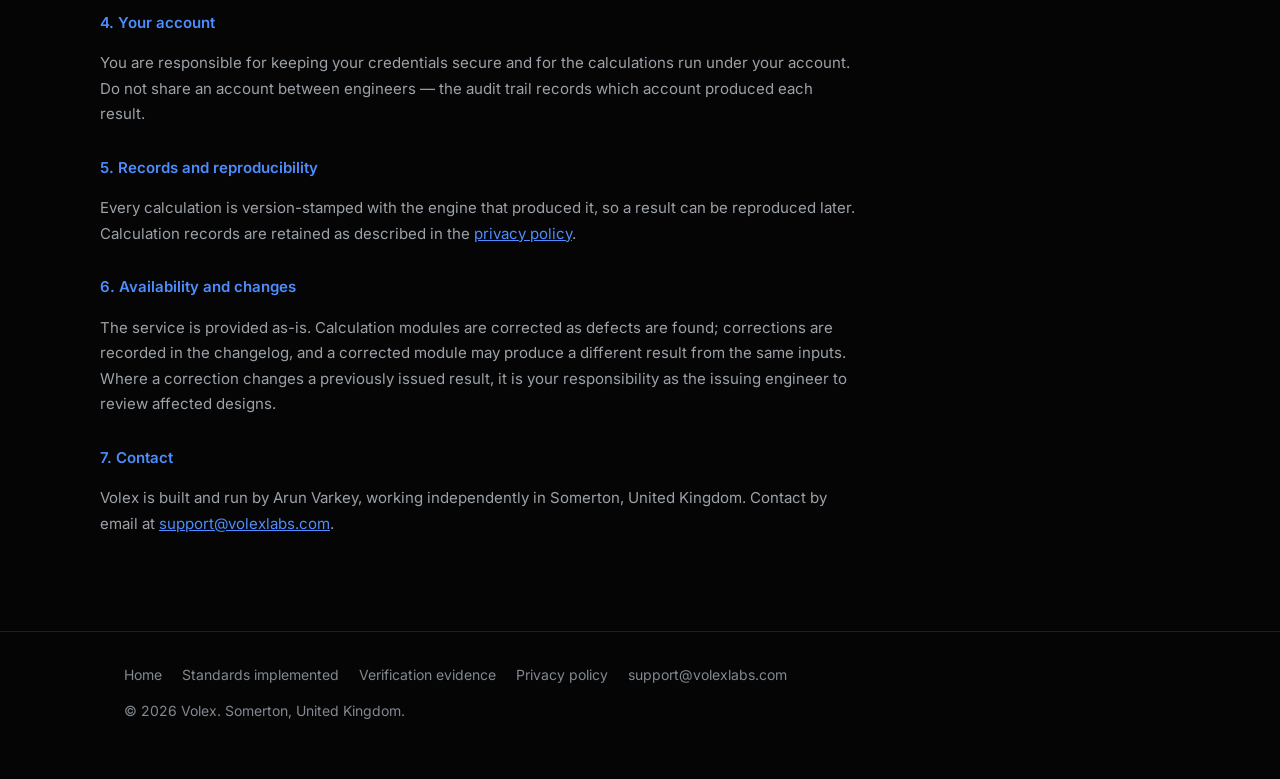
==== commit 3d505148: "The apex lost its typefaces the moment the app stopped importing them volexlabs.com is a separate Ve" ====
--- a/documentation.html
+++ b/documentation.html
@@ -7,12 +7,22 @@
     <title>Volex — Documentation and legal</title>
     <meta name="description" content="Volex documentation index, terms of service and engineering disclaimer for the structural calculation and CAD geometry tools.">
     <link rel="canonical" href="https://volexlabs.com/documentation.html"/>
+    <link rel="icon" href="/favicon.svg" type="image/svg+xml"/>
+    <link rel="icon" href="/icons/favicon-32.png" sizes="32x32" type="image/png"/>
+    <link rel="apple-touch-icon" href="/icons/apple-touch-icon.png"/>
 
     <!-- A COPY of the one stylesheet, for the reason given in its own header.
          This page carried the FIFTH styling system on this brand: a cyan accent
          (#00e5ff) that appears nowhere else, on a background that is neither
          theme's. A reader clicking "Documentation" from the footer of the home
          page changed company. -->
+    <!-- Fonts, self-hosted — before the theme, which no longer imports them
+         from Google. See fonts/fonts.css. -->
+    <link rel="preload" as="font" type="font/woff2" crossorigin
+          href="/fonts/inter-latin-wght-normal.woff2">
+    <link rel="preload" as="font" type="font/woff2" crossorigin
+          href="/fonts/space-grotesk-latin-wght-normal.woff2">
+    <link rel="stylesheet" href="/fonts/fonts.css">
     <link rel="stylesheet" href="/volex-theme.css">
 
     <script defer data-domain="volexlabs.com" src="https://plausible.io/js/script.js"></script>
--- a/fonts/fonts.css
+++ b/fonts/fonts.css
@@ -0,0 +1,102 @@
+/* ─────────────────────────────────────────────────────────────────────────────
+   A COPY. The original is volex-forge-frontend/public/fonts/fonts.css and it is
+   the only place to change anything below this header. The woff2 files beside
+   it are copies too, of volex-forge-frontend/public/fonts/*.woff2.
+
+   volexlabs.com is a separate deployment on the apex domain and cannot link the
+   app's stylesheets without making the company's front door depend on the app's
+   host being up — the same reason volex-theme.css is duplicated here. The theme
+   used to carry an @import for these three families; it no longer does, so
+   without this file and the <link> in each page's <head> the apex would render
+   in the fallback stack and look almost right.
+
+   It is gated: `the apex copy of the fonts is byte-identical to the original`
+   in volex-forge-frontend/tests/canonical-urls.spec.js compares everything
+   after this header against the original and fails on any drift.
+
+   Do not edit below. Edit the original, then copy it here.
+   ───────────────────────────────────────────────────────────────────────────── */
+/* Self-hosted fonts. Replaces @import url(https://fonts.googleapis.com/...).
+ *
+ * WHY THIS FILE EXISTS
+ *
+ * Every page loaded three families through an @import INSIDE a <style> block,
+ * with no preconnect anywhere on the site. That is the slowest route there is:
+ * the browser must download the HTML, parse the style block, discover the
+ * import, do DNS + TCP + TLS to fonts.googleapis.com, read the CSS it returns,
+ * discover fonts.gstatic.com, and do DNS + TCP + TLS a second time — two
+ * third-party handshakes, found late, blocking the first paint. Lighthouse put
+ * the home and studio pages at a 3.3s LCP on a machine with no network latency
+ * at all.
+ *
+ * AND IT WAS AN UNDECLARED TRANSFER. Loading a font from Google sends the
+ * visitor's IP address to Google on every page view. The privacy policy lists
+ * Anthropic, Stripe, Railway, Vercel, SendGrid and Plausible as the parties
+ * data reaches. Google was not among them, and in the EU and UK that omission
+ * is the problem rather than the request — a German court awarded damages over
+ * exactly this in 2022 (LG München I, 3 O 17493/20).
+ *
+ * Served from this origin, the files cost no extra connection, cache with
+ * everything else, and reach nobody.
+ *
+ * THE FAMILY NAMES MATTER. Fontsource ships these as "Inter Variable" and
+ * "Space Grotesk Variable". Every stylesheet on this site asks for 'Inter' and
+ * 'Space Grotesk', so they are declared under those names here. Declared under
+ * fontsource's names the pages would render in the fallback stack and look
+ * almost right, which is the failure mode worth avoiding — and the design
+ * system test cannot catch it, because getComputedStyle returns the stack that
+ * was asked for whether or not a font behind it ever loaded.
+ *
+ * font-display: swap so text is readable immediately in the fallback and
+ * reflows to the real face when it arrives. The alternative hides the text.
+ *
+ * Latin subsets only — the site is in English. Updating: the woff2 files come
+ * from the @fontsource packages in devDependencies; see scripts/copy-fonts.mjs.
+ */
+
+/* Inter — variable, 100-900. Body text. */
+@font-face {
+  font-family: 'Inter';
+  font-style: normal;
+  font-display: swap;
+  font-weight: 100 900;
+  src: url('/fonts/inter-latin-wght-normal.woff2') format('woff2');
+  unicode-range: U+0000-00FF, U+0131, U+0152-0153, U+02BB-02BC, U+02C6, U+02DA,
+    U+02DC, U+0304, U+0308, U+0329, U+2000-206F, U+20AC, U+2122, U+2191, U+2193,
+    U+2212, U+2215, U+FEFF, U+FFFD;
+}
+
+/* Space Grotesk — variable, 300-700. Headings and the wordmark. */
+@font-face {
+  font-family: 'Space Grotesk';
+  font-style: normal;
+  font-display: swap;
+  font-weight: 300 700;
+  src: url('/fonts/space-grotesk-latin-wght-normal.woff2') format('woff2');
+  unicode-range: U+0000-00FF, U+0131, U+0152-0153, U+02BB-02BC, U+02C6, U+02DA,
+    U+02DC, U+0304, U+0308, U+0329, U+2000-206F, U+20AC, U+2122, U+2191, U+2193,
+    U+2212, U+2215, U+FEFF, U+FFFD;
+}
+
+/* IBM Plex Mono — static 400 and 500. Dimensions, part numbers, evidence.
+ * Not variable upstream, so the two weights the site uses are shipped. */
+@font-face {
+  font-family: 'IBM Plex Mono';
+  font-style: normal;
+  font-display: swap;
+  font-weight: 400;
+  src: url('/fonts/ibm-plex-mono-latin-400-normal.woff2') format('woff2');
+  unicode-range: U+0000-00FF, U+0131, U+0152-0153, U+02BB-02BC, U+02C6, U+02DA,
+    U+02DC, U+0304, U+0308, U+0329, U+2000-206F, U+20AC, U+2122, U+2191, U+2193,
+    U+2212, U+2215, U+FEFF, U+FFFD;
+}
+@font-face {
+  font-family: 'IBM Plex Mono';
+  font-style: normal;
+  font-display: swap;
+  font-weight: 500;
+  src: url('/fonts/ibm-plex-mono-latin-500-normal.woff2') format('woff2');
+  unicode-range: U+0000-00FF, U+0131, U+0152-0153, U+02BB-02BC, U+02C6, U+02DA,
+    U+02DC, U+0304, U+0308, U+0329, U+2000-206F, U+20AC, U+2122, U+2191, U+2193,
+    U+2212, U+2215, U+FEFF, U+FFFD;
+}
--- a/volex-theme.css
+++ b/volex-theme.css
@@ -26,7 +26,11 @@
      units light grey.
    · Hairline separators only (--vf-border) — no heavy borders.
    ═══════════════════════════════════════════════════════════════════════════ */
-@import url('https://fonts.googleapis.com/css2?family=Space+Grotesk:wght@500;600;700&family=Inter:wght@400;500;600;700&family=IBM+Plex+Mono:wght@400;500&display=swap');
+/* Fonts are self-hosted and linked from each page's <head>, before this
+   file — see public/fonts/fonts.css for why. An @import here would be the
+   worst of all places for it: every page loads this stylesheet, so the
+   request to Google was discovered only after this file had been fetched
+   AND parsed, then needed two more handshakes of its own. */
 
 :root {
   /* ── Neutral base (light) ─────────────────────────────────────────────── */
@@ -113,33 +117,102 @@
    cascade into a sibling attribute selector, so a cinematic block written on its
    own would have had to restate all nine — and a restated value is a copy that
    is only right until somebody fixes the original. */
+/* ── The dark palette, defined ONCE ───────────────────────────────────────────
+   These are the values; the blocks below only MAP them. There are two places a
+   page can ask for dark — the data-vf-theme attribute, and the operating
+   system's own setting on a page that has no attribute at all — and until now
+   only the first existed, which is why the 17 server-rendered backend routes
+   could not follow a reader's choice: their only mechanism was a script, and
+   those pages block scripts by policy.
+   Adding the second must not duplicate a palette. The note pinned in
+   test_page_shell.py said exactly that: "costs a duplicated token block, which
+   is the drift this whole system exists to remove — unless the dark values are
+   restructured so one block serves both." This is the restructure. A corrected
+   value is corrected in one place, and the two mapping blocks are asserted
+   identical by a gate rather than by anyone remembering.
+   ─────────────────────────────────────────────────────────────────────────── */
+:root {
+  --vf-d-bg:        #08090a;
+  --vf-d-card:      #0e1011;
+  --vf-d-raised:    #141618;
+  --vf-d-fg:        #f7f8f8;
+  --vf-d-muted:     #9ca2a8;
+  /* Was #5c6166 — 3.05:1 on a card. #828990 measures 5.63:1 on --vf-bg,
+     5.39:1 on a card, 5.12:1 on a raised surface. */
+  --vf-d-faint:     #828990;
+  --vf-d-border:    #1f2224;
+  --vf-d-subtle:    #2a2e31;
+  /* The bright CAD blue as TEXT — 6.23:1 on --vf-bg, 5.97:1 on a card.
+     --vf-accent-btn is deliberately not among these: white on this blue is
+     3.2:1, so a filled button keeps the deeper value in dark mode too. */
+  --vf-d-accent:    #4d8dff;
+  /* Chosen against charcoal, which is why they measure well here and failed on
+     paper. The light :root holds the darker values.
+       verified 9.98:1 · warn 9.24:1 · danger 4.87:1 · chip-4 7.54:1  */
+  --vf-d-verified:  #3ecf8e;
+  --vf-d-warn:      #e8a33d;
+  --vf-d-danger:    #f87171;
+  --vf-d-chip-4:    #c084fc;
+  --vf-d-cat-1:     #0d9488;
+  --vf-d-cat-2:     #c026d3;
+  --vf-d-cat-3:     #65a30d;
+  --vf-d-cat-4:     #7c3aed;
+  --vf-d-cat-5:     #0891b2;
+}
+
+/* THE MAPPING. Byte-identical to the one inside the media query below, and a
+   gate compares them — two mappings that merely agree today are the same defect
+   waiting to come back. */
 html[data-vf-theme="dark"],
 html[data-vf-theme="cinematic"] {
-  /* ── Neutral base (charcoal) ──────────────────────────────────────────── */
-  --vf-bg:        #08090a;
-  --vf-card:      #0e1011;
-  --vf-raised:    #141618;
-  --vf-input:     #141618;
-  --vf-fg:        #f7f8f8;
-  --vf-muted:     #9ca2a8;
-  /* Was #5c6166 — 3.05:1 on a card. #828990 measures 5.63:1 on --vf-bg,
-     5.39:1 on a card, 5.12:1 on a raised surface. */
-  --vf-faint:     #828990;
-  --vf-border:    #1f2224;
-  --vf-subtle:    #2a2e31;
-
-  /* The bright CAD blue comes back as text — 6.23:1 on --vf-bg, 5.97:1 on a
-     card. --vf-accent-btn is deliberately NOT overridden: white on this blue
-     is 3.2:1, so a filled button keeps the deeper value in dark mode too. */
-  --vf-accent:    #4d8dff;
-  /* These four were all chosen against charcoal, which is why they measure
-     well here and failed on paper. The light block above holds the darker
-     values; the originals come back for dark mode.
-       verified 9.98:1 · warn 9.24:1 · danger 4.87:1 · chip-4 7.54:1  */
-  --vf-verified:  #3ecf8e;
-  --vf-warn:      #e8a33d;
-  --vf-danger:    #f87171;
-  --vf-chip-4:    #c084fc;
+  --vf-bg:        var(--vf-d-bg);
+  --vf-card:      var(--vf-d-card);
+  --vf-raised:    var(--vf-d-raised);
+  --vf-input:     var(--vf-d-raised);
+  --vf-fg:        var(--vf-d-fg);
+  --vf-muted:     var(--vf-d-muted);
+  --vf-faint:     var(--vf-d-faint);
+  --vf-border:    var(--vf-d-border);
+  --vf-subtle:    var(--vf-d-subtle);
+  --vf-accent:    var(--vf-d-accent);
+  --vf-verified:  var(--vf-d-verified);
+  --vf-warn:      var(--vf-d-warn);
+  --vf-danger:    var(--vf-d-danger);
+  --vf-chip-4:    var(--vf-d-chip-4);
+  --vf-cat-1:     var(--vf-d-cat-1);
+  --vf-cat-2:     var(--vf-d-cat-2);
+  --vf-cat-3:     var(--vf-d-cat-3);
+  --vf-cat-4:     var(--vf-d-cat-4);
+  --vf-cat-5:     var(--vf-d-cat-5);
+}
+
+/* A PAGE WITH NO ATTRIBUTE FOLLOWS THE OPERATING SYSTEM. This is what the 17
+   server-rendered routes get: they set no attribute, cannot run a script, and
+   now still arrive dark for a reader whose machine is dark. Every page that
+   DOES set data-vf-theme is unaffected — :not([data-vf-theme]) excludes them,
+   so a reader who has chosen light in the app keeps light even on a dark OS. */
+@media (prefers-color-scheme: dark) {
+  html:not([data-vf-theme]) {
+    --vf-bg:        var(--vf-d-bg);
+    --vf-card:      var(--vf-d-card);
+    --vf-raised:    var(--vf-d-raised);
+    --vf-input:     var(--vf-d-raised);
+    --vf-fg:        var(--vf-d-fg);
+    --vf-muted:     var(--vf-d-muted);
+    --vf-faint:     var(--vf-d-faint);
+    --vf-border:    var(--vf-d-border);
+    --vf-subtle:    var(--vf-d-subtle);
+    --vf-accent:    var(--vf-d-accent);
+    --vf-verified:  var(--vf-d-verified);
+    --vf-warn:      var(--vf-d-warn);
+    --vf-danger:    var(--vf-d-danger);
+    --vf-chip-4:    var(--vf-d-chip-4);
+    --vf-cat-1:     var(--vf-d-cat-1);
+    --vf-cat-2:     var(--vf-d-cat-2);
+    --vf-cat-3:     var(--vf-d-cat-3);
+    --vf-cat-4:     var(--vf-d-cat-4);
+    --vf-cat-5:     var(--vf-d-cat-5);
+  }
 }
 
 /* ── The cinematic tier ───────────────────────────────────────────────────────
@@ -229,3 +302,95 @@
 
 /* Projects gallery — cards lift subtly on hover (spec §5: motion, no layout jump) */
 .vf-proj-card:hover { border-color: var(--vf-accent) !important; transform: translateY(-2px); }
+
+/* ── ACTIONS ──────────────────────────────────────────────────────────────────
+   One filled action per group, and a status colour is never a fill.
+
+   THE RULE THIS EXISTS TO ENFORCE, in this file's own words further up: green
+   is not an accent, it is the VERIFIED semantic, reserved. Studio was filling
+   its .btn-primary with --vf-verified and putting it on "Run FEA" and on the
+   yearly upgrade button — a button that STARTS an analysis and a button that
+   takes a payment, both wearing the one colour that means "this was checked".
+   Neither has checked anything at the moment it is pressed.
+
+   Three levels, and they differ by EMPHASIS rather than by hue, which is what
+   lets a group show a recommended option without inventing a second brand
+   colour:
+
+     .vf-act            filled accent      one per group, the thing to do
+     .vf-act-2          accent outline     a real alternative beside it
+     .vf-act-quiet      text only          everything else
+
+   The fill is --vf-accent-btn, not --vf-accent, for the reason given where
+   those tokens are defined: white on the bright accent is 3.19:1 in either
+   theme. Both are the same accent; only one of them can carry ink.
+
+   A destructive action takes .vf-act-danger, which is an OUTLINE, not a fill.
+   A red button is easy to press by accident and the colour should warn rather
+   than invite.
+   ─────────────────────────────────────────────────────────────────────────── */
+.vf-act, .vf-act-2, .vf-act-quiet, .vf-act-danger {
+  font: inherit; font-weight: var(--vf-w-title); cursor: pointer;
+  border-radius: var(--vf-r-md); padding: 10px 16px;
+  border: 1px solid transparent;
+  transition: background-color .13s, border-color .13s, color .13s;
+}
+.vf-act          { background: var(--vf-accent-btn); color: var(--vf-accent-ink); }
+.vf-act:hover:not(:disabled)    { background: var(--vf-accent-deep); }
+.vf-act-2        { background: transparent; color: var(--vf-accent); border-color: var(--vf-accent); }
+.vf-act-2:hover:not(:disabled)  { background: color-mix(in srgb, var(--vf-accent) 12%, transparent); }
+.vf-act-quiet    { background: transparent; color: var(--vf-muted); }
+.vf-act-quiet:hover:not(:disabled) { color: var(--vf-fg); background: var(--vf-raised); }
+.vf-act-danger   { background: transparent; color: var(--vf-danger); border-color: var(--vf-danger); }
+.vf-act-danger:hover:not(:disabled) { background: color-mix(in srgb, var(--vf-danger) 12%, transparent); }
+.vf-act:disabled, .vf-act-2:disabled,
+.vf-act-quiet:disabled, .vf-act-danger:disabled { opacity: .45; cursor: not-allowed; }
+
+/* ── CATEGORICAL: the discipline scale ────────────────────────────────────────
+   Identity, not magnitude and not status. Five hues in a FIXED ORDER plus a
+   neutral, for labelling which engineering discipline a thing belongs to.
+
+   WHY FIVE HUES AND NOT SIX, measured rather than argued. Anvil carried four
+   mutually inconsistent category maps built out of the status colours —
+   `seismic: var(--red)`, `rc_beam: var(--green)` — so a seismic check was
+   painted in the colour that means FAILURE and an RC beam in the colour that
+   means PROVEN. Replacing them needs a real categorical scale, and a real one
+   has a ceiling: with blue, green, amber and red already spoken for, the wheel
+   does not hold six more that anyone can tell apart. Every attempt collapsed
+   somewhere, and the numbers are the argument (OKLab ΔE ×100):
+
+       orange      vs --vf-warn      ΔE  0.5   indistinguishable
+       gold/bronze vs --vf-warn      ΔE  3.8   reads as a warning
+       teal        vs --vf-danger    ΔE  3.3   under protanopia
+       violet      vs --vf-accent    ΔE  0.3   under deuteranopia
+       cyan        vs teal           ΔE  6.9   siblings, so never adjacent
+       any deep sibling                        fails the lightness band
+
+   So colour does not carry identity here — the LABEL does, and every chip has
+   one. Colour reinforces it. That is also why the fixed order matters: the two
+   sibling pairs (cyan/teal, violet/magenta) are placed so they are never
+   neighbours, which is what the adjacent-pair check measures.
+
+   VALIDATED, not eyeballed, in both modes against --vf-bg:
+
+                        lightness  chroma  CVD(adjacent)  normal-vision  contrast
+       dark  #08090a      PASS      PASS    ΔE 12.8        ΔE 23.3        PASS
+       light #f4f4f4      PASS      PASS    ΔE 13.6        ΔE 24.9        PASS
+
+   And the safety check — no discipline may impersonate a verdict. Worst pair
+   against --vf-verified / --vf-warn / --vf-danger is ΔE 17.9, clear of the 15
+   floor for a full-colour reader. The lime-vs-amber pair sits at ΔE 5.5 under
+   protanopia, which is legal only because identity never rests on the colour.
+
+   The sixth slot is DELIBERATELY HUELESS. It carries actions and loading —
+   wind, seismic, fire, load take-down — which are not a material, so reading
+   as "no material" is correct rather than a compromise.
+   ─────────────────────────────────────────────────────────────────────────── */
+:root {
+  --vf-cat-1:     #0d9488;   /* steel        */
+  --vf-cat-2:     #a21caf;   /* masonry      */
+  --vf-cat-3:     #4d7c0f;   /* timber       */
+  --vf-cat-4:     #6d28d9;   /* concrete     */
+  --vf-cat-5:     #0891b2;   /* geotechnical */
+  --vf-cat-none:  var(--vf-muted);   /* actions & loading — not a material */
+}
